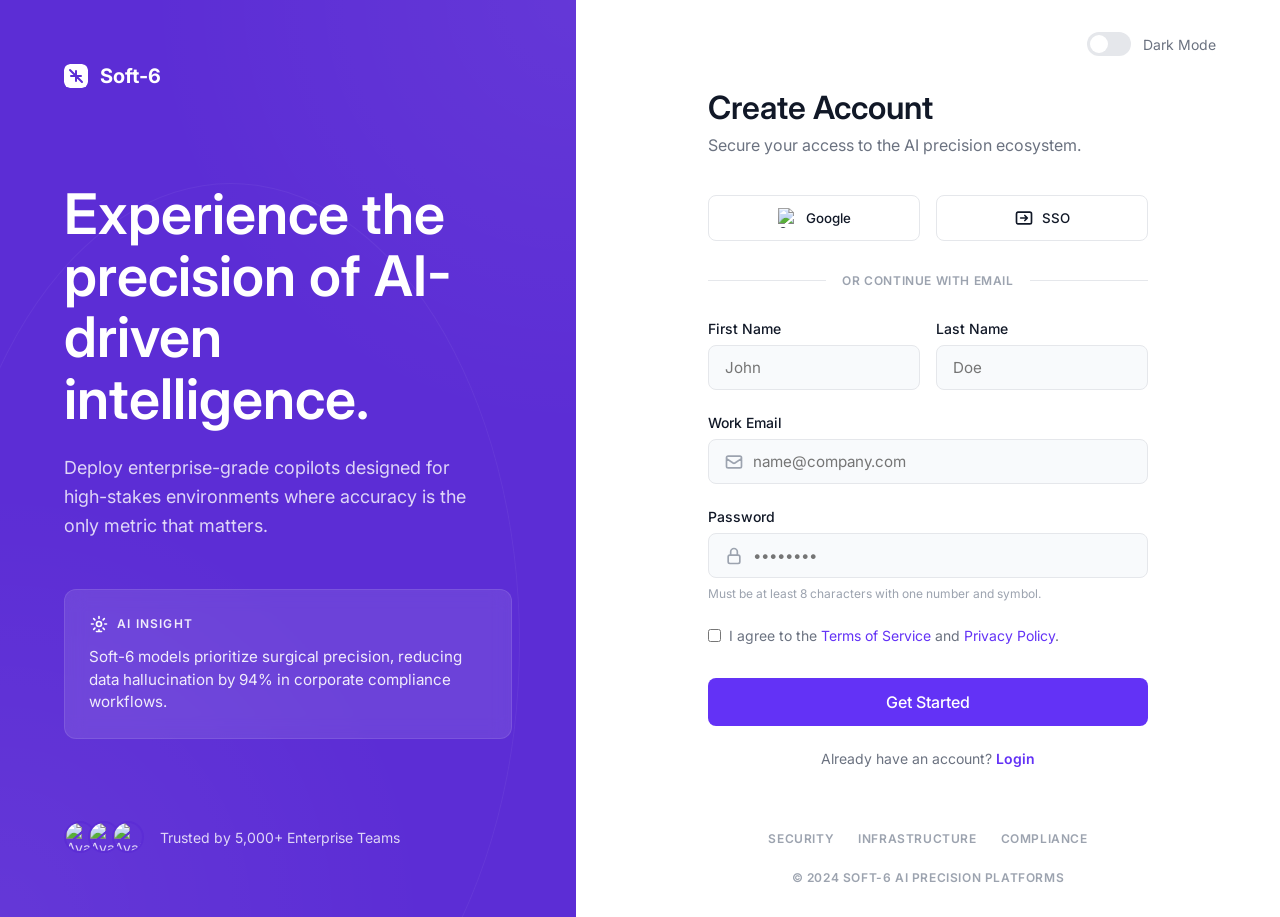
==== auth-ui-2/index.html @ 3ad5cafc "authentication frontend UI v2" ====
<!DOCTYPE html>
<html lang="en">

<head>
    <meta charset="UTF-8">
    <meta name="viewport" content="width=device-width, initial-scale=1.0">
    <title>Soft-6 | Authentication</title>
    <link rel="stylesheet" href="style.css">
    <link href="https://fonts.googleapis.com/css2?family=Inter:wght@300;400;500;600;700&display=swap" rel="stylesheet">
</head>

<body>

    <div class="split-layout">
        <!-- Left Panel -->
        <div class="left-panel">
            <div class="background-graphics"></div>

            <div class="left-content">
                <div class="logo">
                    <svg width="24" height="24" viewBox="0 0 24 24" fill="none" xmlns="http://www.w3.org/2000/svg">
                        <rect width="24" height="24" rx="6" fill="white" />
                        <path d="M7 12H17M12 7V17M6 6L18 18" stroke="#5c2dd5" stroke-width="2" stroke-linecap="round" />
                    </svg>
                    <span>Soft-6</span>
                </div>

                <div class="hero-text">
                    <h1>Experience the<br>precision of AI-<br>driven intelligence.</h1>
                    <p>Deploy enterprise-grade copilots designed for high-stakes environments where accuracy is the only
                        metric that matters.</p>
                </div>

                <div class="ai-insight-card">
                    <div class="card-header">
                        <svg width="20" height="20" viewBox="0 0 24 24" fill="none" xmlns="http://www.w3.org/2000/svg">
                            <path
                                d="M9 21H15M12 15C13.6569 15 15 13.6569 15 12C15 10.3431 13.6569 9 12 9C10.3431 9 9 10.3431 9 12C9 13.6569 10.3431 15 12 15ZM12 3V5M12 19V21M5 12H3M21 12H19M7.05025 7.05025L5.63604 5.63604M18.364 18.364L16.9497 16.9497M7.05025 16.9497L5.63604 18.364M18.364 5.63604L16.9497 7.05025"
                                stroke="white" stroke-width="2" stroke-linecap="round" stroke-linejoin="round" />
                        </svg>
                        <span>AI INSIGHT</span>
                    </div>
                    <p>Soft-6 models prioritize surgical precision, reducing data hallucination by 94% in corporate
                        compliance workflows.</p>
                </div>
            </div>

            <div class="left-footer">
                <div class="avatars">
                    <img src="https://i.pravatar.cc/100?img=11" alt="Avatar">
                    <img src="https://i.pravatar.cc/100?img=12" alt="Avatar">
                    <img src="https://i.pravatar.cc/100?img=13" alt="Avatar">
                </div>
                <span>Trusted by 5,000+ Enterprise Teams</span>
            </div>
        </div>

        <!-- Right Panel -->
        <div class="right-panel">
            <div class="theme-toggle">
                <label class="switch">
                    <input type="checkbox" id="theme-switch">
                    <span class="slider round"></span>
                </label>
                <span id="theme-label">Dark Mode</span>
            </div>

            <div class="right-content">
                <!-- SIGNUP VIEW -->
                <div class="form-container signup-view">
                    <div class="form-header">
                        <h2>Create Account</h2>
                        <p>Secure your access to the AI precision ecosystem.</p>
                    </div>

                    <div class="social-login">
                        <button class="social-btn">
                            <img src="https://www.svgrepo.com/show/475656/google-color.svg" alt="Google">
                            Google
                        </button>
                        <button class="social-btn">
                            <svg width="20" height="20" viewBox="0 0 24 24" fill="none"
                                xmlns="http://www.w3.org/2000/svg">
                                <rect x="3" y="5" width="18" height="14" rx="2" stroke="currentColor"
                                    stroke-width="2" />
                                <path d="M8 12H16M16 12L13 9M16 12L13 15" stroke="currentColor" stroke-width="2"
                                    stroke-linecap="round" stroke-linejoin="round" />
                            </svg>
                            SSO
                        </button>
                    </div>

                    <div class="divider">
                        <span>OR CONTINUE WITH EMAIL</span>
                    </div>

                    <form class="signup-form">
                        <div class="form-row">
                            <div class="form-group">
                                <label>First Name</label>
                                <input type="text" placeholder="John">
                            </div>
                            <div class="form-group">
                                <label>Last Name</label>
                                <input type="text" placeholder="Doe">
                            </div>
                        </div>

                        <div class="form-group">
                            <label>Work Email</label>
                            <div class="input-with-icon">
                                <svg width="20" height="20" viewBox="0 0 24 24" fill="none"
                                    xmlns="http://www.w3.org/2000/svg">
                                    <path
                                        d="M3 8L10.8906 13.2604C11.5624 13.7083 12.4376 13.7083 13.1094 13.2604L21 8M5 19H19C20.1046 19 21 18.1046 21 17V7C21 5.89543 20.1046 5 19 5H5C3.89543 5 3 5.89543 3 7V17C3 18.1046 3.89543 19 5 19Z"
                                        stroke="currentColor" stroke-width="2" stroke-linecap="round"
                                        stroke-linejoin="round" />
                                </svg>
                                <input type="email" placeholder="name@company.com">
                            </div>
                        </div>

                        <div class="form-group">
                            <label>Password</label>
                            <div class="input-with-icon">
                                <svg width="20" height="20" viewBox="0 0 24 24" fill="none"
                                    xmlns="http://www.w3.org/2000/svg">
                                    <rect x="5" y="11" width="14" height="10" rx="2" stroke="currentColor"
                                        stroke-width="2" />
                                    <path d="M8 11V7C8 4.79086 9.79086 3 12 3C14.2091 3 16 4.79086 16 7V11"
                                        stroke="currentColor" stroke-width="2" stroke-linecap="round" />
                                </svg>
                                <input type="password" placeholder="••••••••">
                            </div>
                            <span class="helper-text">Must be at least 8 characters with one number and symbol.</span>
                        </div>

                        <div class="checkbox-group">
                            <input type="checkbox" id="terms">
                            <label for="terms">I agree to the <a href="#">Terms of Service</a> and <a href="#">Privacy
                                    Policy</a>.</label>
                        </div>

                        <button type="button" class="submit-btn">Get Started</button>
                    </form>

                    <div class="login-link">
                        Already have an account? <a href="#" id="show-login">Login</a>
                    </div>
                </div>

                <!-- LOGIN VIEW -->
                <div class="form-container login-view">
                    <div class="form-header">
                        <h2>Welcome Back</h2>
                        <p>Log in to access the AI precision ecosystem.</p>
                    </div>

                    <div class="social-login">
                        <button class="social-btn">
                            <img src="https://www.svgrepo.com/show/475656/google-color.svg" alt="Google">
                            Google
                        </button>
                        <button class="social-btn">
                            <svg width="20" height="20" viewBox="0 0 24 24" fill="none"
                                xmlns="http://www.w3.org/2000/svg">
                                <rect x="3" y="5" width="18" height="14" rx="2" stroke="currentColor"
                                    stroke-width="2" />
                                <path d="M8 12H16M16 12L13 9M16 12L13 15" stroke="currentColor" stroke-width="2"
                                    stroke-linecap="round" stroke-linejoin="round" />
                            </svg>
                            SSO
                        </button>
                    </div>

                    <div class="divider">
                        <span>OR CONTINUE WITH EMAIL</span>
                    </div>

                    <form class="login-form">
                        <div class="form-group">
                            <label>Work Email</label>
                            <div class="input-with-icon">
                                <svg width="20" height="20" viewBox="0 0 24 24" fill="none"
                                    xmlns="http://www.w3.org/2000/svg">
                                    <path
                                        d="M3 8L10.8906 13.2604C11.5624 13.7083 12.4376 13.7083 13.1094 13.2604L21 8M5 19H19C20.1046 19 21 18.1046 21 17V7C21 5.89543 20.1046 5 19 5H5C3.89543 5 3 5.89543 3 7V17C3 18.1046 3.89543 19 5 19Z"
                                        stroke="currentColor" stroke-width="2" stroke-linecap="round"
                                        stroke-linejoin="round" />
                                </svg>
                                <input type="email" placeholder="name@company.com">
                            </div>
                        </div>

                        <div class="form-group">
                            <label>Password</label>
                            <div class="input-with-icon">
                                <svg width="20" height="20" viewBox="0 0 24 24" fill="none"
                                    xmlns="http://www.w3.org/2000/svg">
                                    <rect x="5" y="11" width="14" height="10" rx="2" stroke="currentColor"
                                        stroke-width="2" />
                                    <path d="M8 11V7C8 4.79086 9.79086 3 12 3C14.2091 3 16 4.79086 16 7V11"
                                        stroke="currentColor" stroke-width="2" stroke-linecap="round" />
                                </svg>
                                <input type="password" placeholder="••••••••">
                            </div>
                        </div>

                        <div class="checkbox-group" style="justify-content: space-between;">
                            <div style="display: flex; gap: 0.5rem;">
                                <input type="checkbox" id="remember">
                                <label for="remember">Remember me</label>
                            </div>
                            <a href="#" style="font-size: 0.875rem;">Forgot Password?</a>
                        </div>

                        <button type="button" class="submit-btn">Login</button>
                    </form>

                    <div class="login-link">
                        Don't have an account? <a href="#" id="show-signup">Create Account</a>
                    </div>
                </div>
            </div>

            <div class="right-footer">
                <a href="#">SECURITY</a>
                <a href="#">INFRASTRUCTURE</a>
                <a href="#">COMPLIANCE</a>
                <span>© 2024 SOFT-6 AI PRECISION PLATFORMS</span>
            </div>
        </div>
    </div>
    <script src="script.js"></script>
</body>

</html>
---- auth-ui-2/style.css ----
:root {
    /* Light Mode Variables */
    --bg-primary: #ffffff;
    --bg-secondary: #f4f7fc;
    --text-primary: #111827;
    --text-secondary: #6b7280;
    --text-tertiary: #9ca3af;
    --border-color: #e5e7eb;
    --primary-color: #6332f6;
    --primary-hover: #5028c6;
    --input-bg: #f8fafc;
    --left-bg: #5c2dd5;
}

body.dark-mode {
    /* Dark Mode Variables */
    --bg-primary: #111827;
    --bg-secondary: #1f2937;
    --text-primary: #f9fafb;
    --text-secondary: #9ca3af;
    --text-tertiary: #6b7280;
    --border-color: #374151;
    --input-bg: #1f2937;
    --left-bg: #4a21b3;
    /* Slightly darker left panel in dark mode */
}

* {
    margin: 0;
    padding: 0;
    box-sizing: border-box;
    font-family: 'Inter', sans-serif;
}

body {
    background-color: var(--bg-primary);
    color: var(--text-primary);
    transition: background-color 0.3s ease, color 0.3s ease;
}

.split-layout {
    display: flex;
    min-height: 100vh;
}

/* --- Left Panel --- */
.left-panel {
    flex: 1;
    background-color: var(--left-bg);
    color: white;
    padding: 4rem;
    display: flex;
    flex-direction: column;
    justify-content: space-between;
    position: relative;
    overflow: hidden;
    max-width: 45%;
}

.background-graphics {
    position: absolute;
    top: 0;
    left: 0;
    width: 100%;
    height: 100%;
    background-image:
        radial-gradient(circle at top right, rgba(255, 255, 255, 0.05) 0%, transparent 40%),
        radial-gradient(circle at bottom left, rgba(255, 255, 255, 0.05) 0%, transparent 40%);
    pointer-events: none;
    z-index: 0;
}

.left-panel::after {
    content: '';
    position: absolute;
    width: 150%;
    height: 150%;
    top: -25%;
    left: -25%;
    border: 1px solid rgba(255, 255, 255, 0.05);
    border-radius: 50%;
    z-index: 0;
}

.left-panel::before {
    content: '';
    position: absolute;
    width: 100%;
    height: 100%;
    top: 20%;
    left: -10%;
    border: 1px solid rgba(255, 255, 255, 0.05);
    border-radius: 50%;
    z-index: 0;
}

.left-content {
    position: relative;
    z-index: 1;
}

.logo {
    display: flex;
    align-items: center;
    gap: 0.75rem;
    font-weight: 700;
    font-size: 1.25rem;
    margin-bottom: 6rem;
}

.logo svg {
    border-radius: 6px;
}

.hero-text h1 {
    font-size: 3.5rem;
    line-height: 1.1;
    font-weight: 600;
    margin-bottom: 1.5rem;
}

.hero-text p {
    font-size: 1.125rem;
    line-height: 1.6;
    color: rgba(255, 255, 255, 0.8);
    margin-bottom: 3rem;
    max-width: 90%;
}

.ai-insight-card {
    background: rgba(255, 255, 255, 0.1);
    border: 1px solid rgba(255, 255, 255, 0.1);
    border-radius: 12px;
    padding: 1.5rem;
    backdrop-filter: blur(10px);
}

.card-header {
    display: flex;
    align-items: center;
    gap: 0.5rem;
    font-size: 0.75rem;
    font-weight: 600;
    letter-spacing: 0.1em;
    margin-bottom: 0.75rem;
    color: rgba(255, 255, 255, 0.9);
}

.ai-insight-card p {
    font-size: 0.95rem;
    line-height: 1.5;
    color: rgba(255, 255, 255, 0.9);
}

.left-footer {
    display: flex;
    align-items: center;
    gap: 1rem;
    font-size: 0.875rem;
    color: rgba(255, 255, 255, 0.8);
    position: relative;
    z-index: 1;
}

.avatars {
    display: flex;
}

.avatars img {
    width: 32px;
    height: 32px;
    border-radius: 50%;
    border: 2px solid var(--left-bg);
    margin-left: -8px;
}

.avatars img:first-child {
    margin-left: 0;
}

/* --- Right Panel --- */
.right-panel {
    flex: 1.2;
    padding: 2rem 4rem;
    display: flex;
    flex-direction: column;
    position: relative;
    overflow-y: auto;
}

.theme-toggle {
    align-self: flex-end;
    display: flex;
    align-items: center;
    gap: 0.75rem;
    font-size: 0.875rem;
    color: var(--text-secondary);
}

.switch {
    position: relative;
    display: inline-block;
    width: 44px;
    height: 24px;
}

.switch input {
    opacity: 0;
    width: 0;
    height: 0;
}

.slider {
    position: absolute;
    cursor: pointer;
    top: 0;
    left: 0;
    right: 0;
    bottom: 0;
    background-color: var(--border-color);
    transition: .4s;
}

.slider:before {
    position: absolute;
    content: "";
    height: 18px;
    width: 18px;
    left: 3px;
    bottom: 3px;
    background-color: white;
    transition: .4s;
    border-radius: 50%;
}

input:checked+.slider {
    background-color: var(--primary-color);
}

input:checked+.slider:before {
    transform: translateX(20px);
}

.slider.round {
    border-radius: 34px;
}

.right-content {
    flex: 1;
    display: flex;
    flex-direction: column;
    justify-content: center;
    max-width: 440px;
    width: 100%;
    margin: 0 auto;
    padding: 2rem 0;
}

.form-header {
    margin-bottom: 2.5rem;
}

.form-header h2 {
    font-size: 2rem;
    font-weight: 600;
    margin-bottom: 0.5rem;
    color: var(--text-primary);
}

.form-header p {
    color: var(--text-secondary);
}

.social-login {
    display: flex;
    gap: 1rem;
    margin-bottom: 2rem;
}

.social-btn {
    flex: 1;
    display: flex;
    align-items: center;
    justify-content: center;
    gap: 0.5rem;
    padding: 0.75rem;
    border: 1px solid var(--border-color);
    border-radius: 8px;
    background-color: transparent;
    color: var(--text-primary);
    font-weight: 500;
    cursor: pointer;
    transition: all 0.2s;
}

.social-btn:hover {
    background-color: var(--bg-secondary);
}

.social-btn img,
.social-btn svg {
    width: 20px;
    height: 20px;
}

.divider {
    display: flex;
    align-items: center;
    text-align: center;
    margin-bottom: 2rem;
}

.divider::before,
.divider::after {
    content: '';
    flex: 1;
    border-bottom: 1px solid var(--border-color);
}

.divider span {
    padding: 0 1rem;
    color: var(--text-tertiary);
    font-size: 0.75rem;
    font-weight: 600;
    letter-spacing: 0.05em;
}

.form-row {
    display: flex;
    gap: 1rem;
}

.form-group {
    margin-bottom: 1.5rem;
    flex: 1;
}

.form-group label {
    display: block;
    font-size: 0.875rem;
    font-weight: 500;
    margin-bottom: 0.5rem;
    color: var(--text-primary);
}

.form-group input[type="text"],
.form-group input[type="email"],
.form-group input[type="password"] {
    width: 100%;
    padding: 0.75rem 1rem;
    border: 1px solid var(--border-color);
    border-radius: 8px;
    background-color: var(--input-bg);
    color: var(--text-primary);
    font-size: 0.95rem;
    transition: all 0.2s;
}

.form-group input:focus {
    outline: none;
    border-color: var(--primary-color);
    box-shadow: 0 0 0 3px rgba(99, 50, 246, 0.1);
}

.input-with-icon {
    position: relative;
    display: flex;
    align-items: center;
}

.input-with-icon svg {
    position: absolute;
    left: 1rem;
    color: var(--text-tertiary);
}

.input-with-icon input {
    padding-left: 2.75rem !important;
}

.helper-text {
    display: block;
    margin-top: 0.5rem;
    font-size: 0.75rem;
    color: var(--text-tertiary);
}

.checkbox-group {
    display: flex;
    align-items: flex-start;
    gap: 0.5rem;
    margin-bottom: 2rem;
}

.checkbox-group input {
    margin-top: 0.25rem;
    accent-color: var(--primary-color);
}

.checkbox-group label {
    font-size: 0.875rem;
    color: var(--text-secondary);
    line-height: 1.5;
}

.checkbox-group a {
    color: var(--primary-color);
    text-decoration: none;
}

.checkbox-group a:hover {
    text-decoration: underline;
}

.submit-btn {
    width: 100%;
    padding: 0.875rem;
    background-color: var(--primary-color);
    color: white;
    border: none;
    border-radius: 8px;
    font-size: 1rem;
    font-weight: 500;
    cursor: pointer;
    transition: background-color 0.2s;
    margin-bottom: 1.5rem;
}

.submit-btn:hover {
    background-color: var(--primary-hover);
}

.login-link {
    text-align: center;
    font-size: 0.875rem;
    color: var(--text-secondary);
}

.login-link a,
.login-link label {
    color: var(--primary-color);
    text-decoration: none;
    font-weight: 600;
    cursor: pointer;
}

.login-link a:hover,
.login-link label:hover {
    text-decoration: underline;
}

.hidden {
    display: none !important;
}

.right-footer {
    display: flex;
    flex-wrap: wrap;
    gap: 1.5rem;
    font-size: 0.75rem;
    font-weight: 600;
    letter-spacing: 0.05em;
    color: var(--text-tertiary);
    justify-content: center;
    margin-top: 2rem;
}

.right-footer a {
    color: inherit;
    text-decoration: none;
    transition: color 0.2s;
}

.right-footer a:hover {
    color: var(--text-secondary);
}

/* Responsive Design */
@media (max-width: 1024px) {
    .split-layout {
        flex-direction: column;
    }

    .left-panel {
        max-width: 100%;
        padding: 3rem 2rem;
        min-height: 60vh;
    }

    .right-panel {
        padding: 2rem;
    }
}

@media (max-width: 640px) {
    .form-row {
        flex-direction: column;
        gap: 0;
    }
}
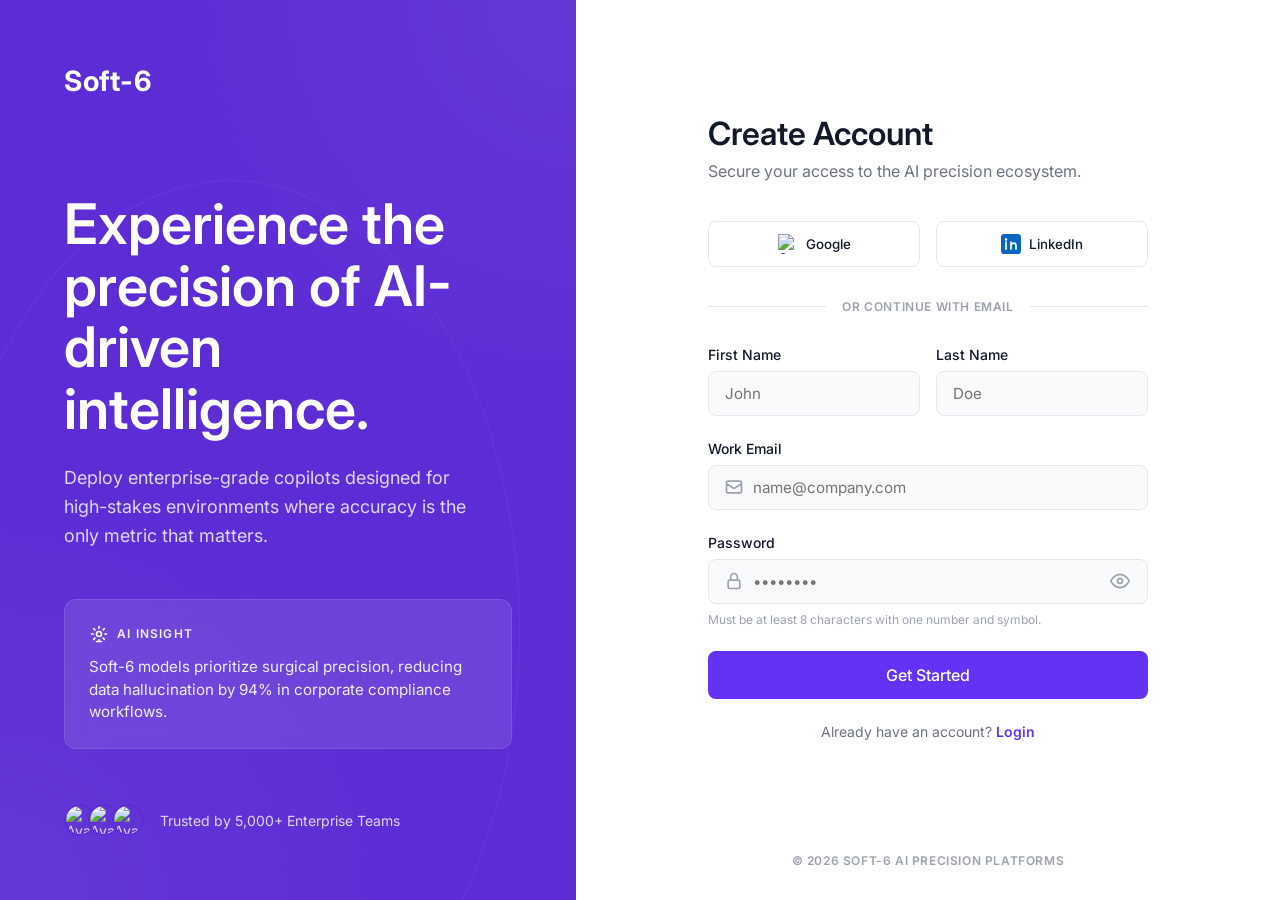
==== commit efcc2140: "Toast / alert system added, Field-level validation errors added, Terms & Conditions removed, Footer " ====
--- a/auth-ui-2/index.html
+++ b/auth-ui-2/index.html
@@ -4,12 +4,15 @@
 <head>
     <meta charset="UTF-8">
     <meta name="viewport" content="width=device-width, initial-scale=1.0">
-    <title>Soft-6 | Authentication</title>
+    <title>Soft-6 | Authentication Page</title>
     <link rel="stylesheet" href="style.css">
     <link href="https://fonts.googleapis.com/css2?family=Inter:wght@300;400;500;600;700&display=swap" rel="stylesheet">
 </head>
 
 <body>
+
+    <!-- Toast Notification -->
+    <div id="toast-container" class="toast-container"></div>
 
     <div class="split-layout">
         <!-- Left Panel -->
@@ -18,10 +21,6 @@
 
             <div class="left-content">
                 <div class="logo">
-                    <svg width="24" height="24" viewBox="0 0 24 24" fill="none" xmlns="http://www.w3.org/2000/svg">
-                        <rect width="24" height="24" rx="6" fill="white" />
-                        <path d="M7 12H17M12 7V17M6 6L18 18" stroke="#5c2dd5" stroke-width="2" stroke-linecap="round" />
-                    </svg>
                     <span>Soft-6</span>
                 </div>
 
@@ -57,13 +56,6 @@
 
         <!-- Right Panel -->
         <div class="right-panel">
-            <div class="theme-toggle">
-                <label class="switch">
-                    <input type="checkbox" id="theme-switch">
-                    <span class="slider round"></span>
-                </label>
-                <span id="theme-label">Dark Mode</span>
-            </div>
 
             <div class="right-content">
                 <!-- SIGNUP VIEW -->
@@ -74,19 +66,22 @@
                     </div>
 
                     <div class="social-login">
-                        <button class="social-btn">
+                        <button class="social-btn" id="signup-google-btn">
                             <img src="https://www.svgrepo.com/show/475656/google-color.svg" alt="Google">
                             Google
                         </button>
-                        <button class="social-btn">
+                        <button class="social-btn" id="signup-linkedin-btn">
+                            <!-- LinkedIn Icon -->
                             <svg width="20" height="20" viewBox="0 0 24 24" fill="none"
                                 xmlns="http://www.w3.org/2000/svg">
-                                <rect x="3" y="5" width="18" height="14" rx="2" stroke="currentColor"
-                                    stroke-width="2" />
-                                <path d="M8 12H16M16 12L13 9M16 12L13 15" stroke="currentColor" stroke-width="2"
-                                    stroke-linecap="round" stroke-linejoin="round" />
+                                <rect width="24" height="24" rx="4" fill="#0A66C2" />
+                                <path d="M7 9H5V19H7V9Z" fill="white" />
+                                <circle cx="6" cy="6.5" r="1.5" fill="white" />
+                                <path
+                                    d="M19 13.5C19 11.6 17.6 10 15.5 10C14.3 10 13.4 10.6 13 11.2V9H11V19H13V14C13 12.9 13.9 12 15 12C16.1 12 17 12.9 17 14V19H19V13.5Z"
+                                    fill="white" />
                             </svg>
-                            SSO
+                            LinkedIn
                         </button>
                     </div>
 
@@ -94,15 +89,15 @@
                         <span>OR CONTINUE WITH EMAIL</span>
                     </div>
 
-                    <form class="signup-form">
+                    <form class="signup-form" id="signup-form" novalidate>
                         <div class="form-row">
                             <div class="form-group">
                                 <label>First Name</label>
-                                <input type="text" placeholder="John">
+                                <input type="text" id="signup-firstname" placeholder="John">
                             </div>
                             <div class="form-group">
                                 <label>Last Name</label>
-                                <input type="text" placeholder="Doe">
+                                <input type="text" id="signup-lastname" placeholder="Doe">
                             </div>
                         </div>
 
@@ -116,13 +111,14 @@
                                         stroke="currentColor" stroke-width="2" stroke-linecap="round"
                                         stroke-linejoin="round" />
                                 </svg>
-                                <input type="email" placeholder="name@company.com">
-                            </div>
+                                <input type="email" id="signup-email" placeholder="name@company.com">
+                            </div>
+                            <span class="field-error" id="signup-email-error"></span>
                         </div>
 
                         <div class="form-group">
                             <label>Password</label>
-                            <div class="input-with-icon">
+                            <div class="input-with-icon password-field">
                                 <svg width="20" height="20" viewBox="0 0 24 24" fill="none"
                                     xmlns="http://www.w3.org/2000/svg">
                                     <rect x="5" y="11" width="14" height="10" rx="2" stroke="currentColor"
@@ -130,18 +126,33 @@
                                     <path d="M8 11V7C8 4.79086 9.79086 3 12 3C14.2091 3 16 4.79086 16 7V11"
                                         stroke="currentColor" stroke-width="2" stroke-linecap="round" />
                                 </svg>
-                                <input type="password" placeholder="••••••••">
+                                <input type="password" id="signup-password" placeholder="••••••••">
+                                <button type="button" class="toggle-password" aria-label="Toggle password visibility">
+                                    <!-- Eye icon (show) -->
+                                    <svg class="eye-icon eye-open" width="20" height="20" viewBox="0 0 24 24"
+                                        fill="none" xmlns="http://www.w3.org/2000/svg">
+                                        <path d="M1 12C1 12 5 4 12 4C19 4 23 12 23 12C23 12 19 20 12 20C5 20 1 12 1 12Z"
+                                            stroke="currentColor" stroke-width="2" stroke-linecap="round"
+                                            stroke-linejoin="round" />
+                                        <circle cx="12" cy="12" r="3" stroke="currentColor" stroke-width="2" />
+                                    </svg>
+                                    <!-- Eye-off icon (hide) -->
+                                    <svg class="eye-icon eye-off hidden" width="20" height="20" viewBox="0 0 24 24"
+                                        fill="none" xmlns="http://www.w3.org/2000/svg">
+                                        <path
+                                            d="M17.94 17.94A10.07 10.07 0 0112 20C5 20 1 12 1 12A18.45 18.45 0 015.06 5.06M9.9 4.24A9.12 9.12 0 0112 4C19 4 23 12 23 12A18.5 18.5 0 0120.71 15.68M14.12 14.12A3 3 0 119.88 9.88"
+                                            stroke="currentColor" stroke-width="2" stroke-linecap="round"
+                                            stroke-linejoin="round" />
+                                        <line x1="1" y1="1" x2="23" y2="23" stroke="currentColor" stroke-width="2"
+                                            stroke-linecap="round" />
+                                    </svg>
+                                </button>
                             </div>
                             <span class="helper-text">Must be at least 8 characters with one number and symbol.</span>
-                        </div>
-
-                        <div class="checkbox-group">
-                            <input type="checkbox" id="terms">
-                            <label for="terms">I agree to the <a href="#">Terms of Service</a> and <a href="#">Privacy
-                                    Policy</a>.</label>
-                        </div>
-
-                        <button type="button" class="submit-btn">Get Started</button>
+                            <span class="field-error" id="signup-password-error"></span>
+                        </div>
+
+                        <button type="submit" class="submit-btn" id="signup-submit-btn">Get Started</button>
                     </form>
 
                     <div class="login-link">
@@ -157,19 +168,22 @@
                     </div>
 
                     <div class="social-login">
-                        <button class="social-btn">
+                        <button class="social-btn" id="login-google-btn">
                             <img src="https://www.svgrepo.com/show/475656/google-color.svg" alt="Google">
                             Google
                         </button>
-                        <button class="social-btn">
+                        <button class="social-btn" id="login-linkedin-btn">
+                            <!-- LinkedIn Icon -->
                             <svg width="20" height="20" viewBox="0 0 24 24" fill="none"
                                 xmlns="http://www.w3.org/2000/svg">
-                                <rect x="3" y="5" width="18" height="14" rx="2" stroke="currentColor"
-                                    stroke-width="2" />
-                                <path d="M8 12H16M16 12L13 9M16 12L13 15" stroke="currentColor" stroke-width="2"
-                                    stroke-linecap="round" stroke-linejoin="round" />
+                                <rect width="24" height="24" rx="4" fill="#0A66C2" />
+                                <path d="M7 9H5V19H7V9Z" fill="white" />
+                                <circle cx="6" cy="6.5" r="1.5" fill="white" />
+                                <path
+                                    d="M19 13.5C19 11.6 17.6 10 15.5 10C14.3 10 13.4 10.6 13 11.2V9H11V19H13V14C13 12.9 13.9 12 15 12C16.1 12 17 12.9 17 14V19H19V13.5Z"
+                                    fill="white" />
                             </svg>
-                            SSO
+                            LinkedIn
                         </button>
                     </div>
 
@@ -177,7 +191,7 @@
                         <span>OR CONTINUE WITH EMAIL</span>
                     </div>
 
-                    <form class="login-form">
+                    <form class="login-form" id="login-form" novalidate>
                         <div class="form-group">
                             <label>Work Email</label>
                             <div class="input-with-icon">
@@ -188,13 +202,14 @@
                                         stroke="currentColor" stroke-width="2" stroke-linecap="round"
                                         stroke-linejoin="round" />
                                 </svg>
-                                <input type="email" placeholder="name@company.com">
-                            </div>
+                                <input type="email" id="login-email" placeholder="name@company.com">
+                            </div>
+                            <span class="field-error" id="login-email-error"></span>
                         </div>
 
                         <div class="form-group">
                             <label>Password</label>
-                            <div class="input-with-icon">
+                            <div class="input-with-icon password-field">
                                 <svg width="20" height="20" viewBox="0 0 24 24" fill="none"
                                     xmlns="http://www.w3.org/2000/svg">
                                     <rect x="5" y="11" width="14" height="10" rx="2" stroke="currentColor"
@@ -202,8 +217,29 @@
                                     <path d="M8 11V7C8 4.79086 9.79086 3 12 3C14.2091 3 16 4.79086 16 7V11"
                                         stroke="currentColor" stroke-width="2" stroke-linecap="round" />
                                 </svg>
-                                <input type="password" placeholder="••••••••">
-                            </div>
+                                <input type="password" id="login-password" placeholder="••••••••">
+                                <button type="button" class="toggle-password" aria-label="Toggle password visibility">
+                                    <!-- Eye icon (show) -->
+                                    <svg class="eye-icon eye-open" width="20" height="20" viewBox="0 0 24 24"
+                                        fill="none" xmlns="http://www.w3.org/2000/svg">
+                                        <path d="M1 12C1 12 5 4 12 4C19 4 23 12 23 12C23 12 19 20 12 20C5 20 1 12 1 12Z"
+                                            stroke="currentColor" stroke-width="2" stroke-linecap="round"
+                                            stroke-linejoin="round" />
+                                        <circle cx="12" cy="12" r="3" stroke="currentColor" stroke-width="2" />
+                                    </svg>
+                                    <!-- Eye-off icon (hide) -->
+                                    <svg class="eye-icon eye-off hidden" width="20" height="20" viewBox="0 0 24 24"
+                                        fill="none" xmlns="http://www.w3.org/2000/svg">
+                                        <path
+                                            d="M17.94 17.94A10.07 10.07 0 0112 20C5 20 1 12 1 12A18.45 18.45 0 015.06 5.06M9.9 4.24A9.12 9.12 0 0112 4C19 4 23 12 23 12A18.5 18.5 0 0120.71 15.68M14.12 14.12A3 3 0 119.88 9.88"
+                                            stroke="currentColor" stroke-width="2" stroke-linecap="round"
+                                            stroke-linejoin="round" />
+                                        <line x1="1" y1="1" x2="23" y2="23" stroke="currentColor" stroke-width="2"
+                                            stroke-linecap="round" />
+                                    </svg>
+                                </button>
+                            </div>
+                            <span class="field-error" id="login-password-error"></span>
                         </div>
 
                         <div class="checkbox-group" style="justify-content: space-between;">
@@ -214,7 +250,7 @@
                             <a href="#" style="font-size: 0.875rem;">Forgot Password?</a>
                         </div>
 
-                        <button type="button" class="submit-btn">Login</button>
+                        <button type="submit" class="submit-btn" id="login-submit-btn">Login</button>
                     </form>
 
                     <div class="login-link">
@@ -224,10 +260,7 @@
             </div>
 
             <div class="right-footer">
-                <a href="#">SECURITY</a>
-                <a href="#">INFRASTRUCTURE</a>
-                <a href="#">COMPLIANCE</a>
-                <span>© 2024 SOFT-6 AI PRECISION PLATFORMS</span>
+                <span>© 2026 SOFT-6 AI PRECISION PLATFORMS</span>
             </div>
         </div>
     </div>
--- a/auth-ui-2/style.css
+++ b/auth-ui-2/style.css
@@ -1,5 +1,4 @@
 :root {
-    /* Light Mode Variables */
     --bg-primary: #ffffff;
     --bg-secondary: #f4f7fc;
     --text-primary: #111827;
@@ -10,19 +9,10 @@
     --primary-hover: #5028c6;
     --input-bg: #f8fafc;
     --left-bg: #5c2dd5;
-}
-
-body.dark-mode {
-    /* Dark Mode Variables */
-    --bg-primary: #111827;
-    --bg-secondary: #1f2937;
-    --text-primary: #f9fafb;
-    --text-secondary: #9ca3af;
-    --text-tertiary: #6b7280;
-    --border-color: #374151;
-    --input-bg: #1f2937;
-    --left-bg: #4a21b3;
-    /* Slightly darker left panel in dark mode */
+    --error-color: #ef4444;
+    --error-bg: #fef2f2;
+    --success-color: #22c55e;
+    --success-bg: #f0fdf4;
 }
 
 * {
@@ -35,9 +25,149 @@
 body {
     background-color: var(--bg-primary);
     color: var(--text-primary);
-    transition: background-color 0.3s ease, color 0.3s ease;
-}
-
+}
+
+/* ========================
+   TOAST NOTIFICATIONS
+======================== */
+.toast-container {
+    position: fixed;
+    top: 1.5rem;
+    right: 1.5rem;
+    z-index: 9999;
+    display: flex;
+    flex-direction: column;
+    gap: 0.75rem;
+    max-width: 360px;
+    width: 100%;
+}
+
+.toast {
+    display: flex;
+    align-items: flex-start;
+    gap: 0.75rem;
+    padding: 1rem 1.25rem;
+    border-radius: 12px;
+    box-shadow: 0 8px 30px rgba(0, 0, 0, 0.12), 0 2px 8px rgba(0, 0, 0, 0.08);
+    backdrop-filter: blur(12px);
+    border: 1px solid transparent;
+    animation: toastSlideIn 0.35s cubic-bezier(0.34, 1.56, 0.64, 1) forwards;
+    position: relative;
+    overflow: hidden;
+}
+
+.toast::before {
+    content: '';
+    position: absolute;
+    left: 0;
+    top: 0;
+    bottom: 0;
+    width: 4px;
+    border-radius: 12px 0 0 12px;
+}
+
+.toast.success {
+    background: var(--success-bg);
+    border-color: rgba(34, 197, 94, 0.2);
+    color: #166534;
+}
+
+.toast.success::before {
+    background: var(--success-color);
+}
+
+.toast.error {
+    background: var(--error-bg);
+    border-color: rgba(239, 68, 68, 0.2);
+    color: #991b1b;
+}
+
+.toast.error::before {
+    background: var(--error-color);
+}
+
+.toast.info {
+    background: #eff6ff;
+    border-color: rgba(99, 50, 246, 0.2);
+    color: #1e40af;
+}
+
+.toast.info::before {
+    background: var(--primary-color);
+}
+
+.toast-icon {
+    flex-shrink: 0;
+    width: 20px;
+    height: 20px;
+    margin-top: 1px;
+}
+
+.toast-body {
+    flex: 1;
+}
+
+.toast-title {
+    font-weight: 600;
+    font-size: 0.875rem;
+    margin-bottom: 0.15rem;
+}
+
+.toast-message {
+    font-size: 0.8rem;
+    opacity: 0.85;
+    line-height: 1.4;
+}
+
+.toast-close {
+    background: none;
+    border: none;
+    cursor: pointer;
+    color: inherit;
+    opacity: 0.6;
+    padding: 0;
+    line-height: 1;
+    flex-shrink: 0;
+    transition: opacity 0.2s;
+}
+
+.toast-close:hover {
+    opacity: 1;
+}
+
+.toast.hiding {
+    animation: toastSlideOut 0.3s ease forwards;
+}
+
+@keyframes toastSlideIn {
+    from {
+        opacity: 0;
+        transform: translateX(100%) scale(0.95);
+    }
+    to {
+        opacity: 1;
+        transform: translateX(0) scale(1);
+    }
+}
+
+@keyframes toastSlideOut {
+    from {
+        opacity: 1;
+        transform: translateX(0) scale(1);
+        max-height: 100px;
+    }
+    to {
+        opacity: 0;
+        transform: translateX(60px) scale(0.95);
+        max-height: 0;
+        padding: 0;
+        margin: 0;
+    }
+}
+
+/* ========================
+   LAYOUT
+======================== */
 .split-layout {
     display: flex;
     min-height: 100vh;
@@ -104,7 +234,8 @@
     align-items: center;
     gap: 0.75rem;
     font-weight: 700;
-    font-size: 1.25rem;
+    font-size: 1.75rem;
+    letter-spacing: 0.02em;
     margin-bottom: 6rem;
 }
 
@@ -186,63 +317,6 @@
     flex-direction: column;
     position: relative;
     overflow-y: auto;
-}
-
-.theme-toggle {
-    align-self: flex-end;
-    display: flex;
-    align-items: center;
-    gap: 0.75rem;
-    font-size: 0.875rem;
-    color: var(--text-secondary);
-}
-
-.switch {
-    position: relative;
-    display: inline-block;
-    width: 44px;
-    height: 24px;
-}
-
-.switch input {
-    opacity: 0;
-    width: 0;
-    height: 0;
-}
-
-.slider {
-    position: absolute;
-    cursor: pointer;
-    top: 0;
-    left: 0;
-    right: 0;
-    bottom: 0;
-    background-color: var(--border-color);
-    transition: .4s;
-}
-
-.slider:before {
-    position: absolute;
-    content: "";
-    height: 18px;
-    width: 18px;
-    left: 3px;
-    bottom: 3px;
-    background-color: white;
-    transition: .4s;
-    border-radius: 50%;
-}
-
-input:checked+.slider {
-    background-color: var(--primary-color);
-}
-
-input:checked+.slider:before {
-    transform: translateX(20px);
-}
-
-.slider.round {
-    border-radius: 34px;
 }
 
 .right-content {
@@ -362,22 +436,70 @@
     box-shadow: 0 0 0 3px rgba(99, 50, 246, 0.1);
 }
 
+.form-group input.is-invalid {
+    border-color: var(--error-color);
+    box-shadow: 0 0 0 3px rgba(239, 68, 68, 0.1);
+}
+
+/* ========================
+   INPUT WITH ICON
+======================== */
 .input-with-icon {
     position: relative;
     display: flex;
     align-items: center;
 }
 
-.input-with-icon svg {
+.input-with-icon > svg:first-child {
     position: absolute;
     left: 1rem;
     color: var(--text-tertiary);
+    pointer-events: none;
 }
 
 .input-with-icon input {
     padding-left: 2.75rem !important;
 }
 
+/* Password field: extra right padding for toggle button */
+.password-field input {
+    padding-right: 3rem !important;
+}
+
+/* ========================
+   PASSWORD TOGGLE BUTTON
+======================== */
+.toggle-password {
+    position: absolute;
+    right: 0.85rem;
+    background: none;
+    border: none;
+    cursor: pointer;
+    color: var(--text-tertiary);
+    display: flex;
+    align-items: center;
+    justify-content: center;
+    padding: 0.25rem;
+    border-radius: 4px;
+    transition: color 0.2s, background-color 0.2s;
+}
+
+.toggle-password:hover {
+    color: var(--text-secondary);
+    background-color: var(--bg-secondary);
+}
+
+.toggle-password:focus {
+    outline: none;
+}
+
+.eye-icon {
+    display: block;
+}
+
+/* ========================
+   HELPER & ERROR TEXT
+======================== */
 .helper-text {
     display: block;
     margin-top: 0.5rem;
@@ -385,6 +507,28 @@
     color: var(--text-tertiary);
 }
 
+.field-error {
+    display: block;
+    margin-top: 0.35rem;
+    font-size: 0.75rem;
+    color: var(--error-color);
+    font-weight: 500;
+    min-height: 1em;
+    animation: errorFadeIn 0.2s ease forwards;
+}
+
+.field-error:empty {
+    display: none;
+}
+
+@keyframes errorFadeIn {
+    from { opacity: 0; transform: translateY(-4px); }
+    to   { opacity: 1; transform: translateY(0); }
+}
+
+/* ========================
+   CHECKBOX GROUP
+======================== */
 .checkbox-group {
     display: flex;
     align-items: flex-start;
@@ -412,6 +556,9 @@
     text-decoration: underline;
 }
 
+/* ========================
+   SUBMIT BUTTON
+======================== */
 .submit-btn {
     width: 100%;
     padding: 0.875rem;
@@ -422,7 +569,7 @@
     font-size: 1rem;
     font-weight: 500;
     cursor: pointer;
-    transition: background-color 0.2s;
+    transition: background-color 0.2s, transform 0.1s;
     margin-bottom: 1.5rem;
 }
 
@@ -430,6 +577,13 @@
     background-color: var(--primary-hover);
 }
 
+.submit-btn:active {
+    transform: scale(0.99);
+}
+
+/* ========================
+   LINKS
+======================== */
 .login-link {
     text-align: center;
     font-size: 0.875rem;
@@ -453,6 +607,9 @@
     display: none !important;
 }
 
+/* ========================
+   FOOTER
+======================== */
 .right-footer {
     display: flex;
     flex-wrap: wrap;
@@ -465,17 +622,9 @@
     margin-top: 2rem;
 }
 
-.right-footer a {
-    color: inherit;
-    text-decoration: none;
-    transition: color 0.2s;
-}
-
-.right-footer a:hover {
-    color: var(--text-secondary);
-}
-
-/* Responsive Design */
+/* ========================
+   RESPONSIVE
+======================== */
 @media (max-width: 1024px) {
     .split-layout {
         flex-direction: column;
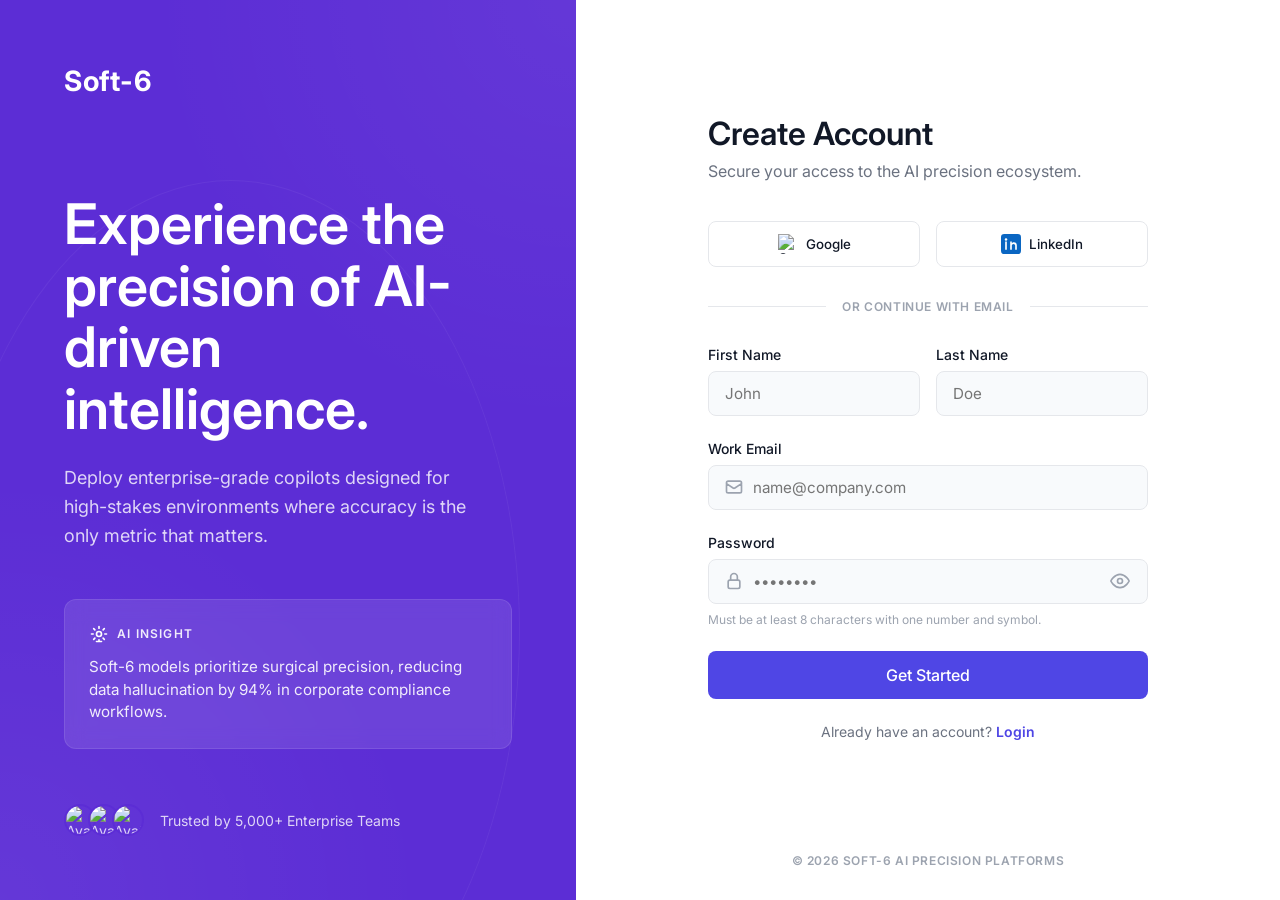
==== commit 777125c2: "update auth-ui-2" ====
--- a/auth-ui-2/index.html
+++ b/auth-ui-2/index.html
@@ -5,6 +5,16 @@
     <meta charset="UTF-8">
     <meta name="viewport" content="width=device-width, initial-scale=1.0">
     <title>Soft-6 | Authentication Page</title>
+    <script>
+      (function() {
+        const savedTheme = localStorage.getItem('soft6-theme') || 'light';
+        const savedPattern = localStorage.getItem('soft6-pattern') || 'none';
+        const savedAccent = localStorage.getItem('soft6-accent') || 'indigo';
+        document.documentElement.setAttribute('data-theme', savedTheme);
+        document.documentElement.setAttribute('data-pattern', savedPattern);
+        document.documentElement.setAttribute('data-accent', savedAccent);
+      })();
+    </script>
     <link rel="stylesheet" href="style.css">
     <link href="https://fonts.googleapis.com/css2?family=Inter:wght@300;400;500;600;700&display=swap" rel="stylesheet">
 </head>
@@ -20,9 +30,9 @@
             <div class="background-graphics"></div>
 
             <div class="left-content">
-                <div class="logo">
+                <a href="../LandingPage/LandingPage.html" class="logo" style="text-decoration: none; color: white;">
                     <span>Soft-6</span>
-                </div>
+                </a>
 
                 <div class="hero-text">
                     <h1>Experience the<br>precision of AI-<br>driven intelligence.</h1>
--- a/auth-ui-2/style.css
+++ b/auth-ui-2/style.css
@@ -646,4 +646,93 @@
         flex-direction: column;
         gap: 0;
     }
+}
+
+/* --- Dynamic Theme & Accent Syncing --- */
+[data-theme="dark"] {
+  --bg-primary: #0d0f1a;
+  --bg-secondary: #161827;
+  --text-primary: #f1f3ff;
+  --text-secondary: #8b92b8;
+  --text-tertiary: #555d82;
+  --border-color: #252840;
+  --input-bg: #1a1c2e;
+  --left-bg: #1e114a;
+}
+[data-theme="amoled"] {
+  --bg-primary: #000000;
+  --bg-secondary: #0a0a0a;
+  --text-primary: #ffffff;
+  --text-secondary: #a3a3a3;
+  --text-tertiary: #666666;
+  --border-color: #1a1a1a;
+  --input-bg: #0d0d0d;
+  --left-bg: #101015;
+}
+
+[data-accent="indigo"] {
+  --primary-color: #4f46e5;
+  --primary-hover: #4338ca;
+}
+[data-theme="dark"][data-accent="indigo"] {
+  --primary-color: #818cf8;
+}
+[data-theme="amoled"][data-accent="indigo"] {
+  --primary-color: #818cf8;
+}
+
+[data-accent="purple"] {
+  --primary-color: #7c3aed;
+  --primary-hover: #6d28d9;
+}
+[data-theme="dark"][data-accent="purple"] {
+  --primary-color: #a78bfa;
+}
+[data-theme="amoled"][data-accent="purple"] {
+  --primary-color: #a78bfa;
+}
+
+[data-accent="teal"] {
+  --primary-color: #0d9488;
+  --primary-hover: #0f766e;
+}
+[data-theme="dark"][data-accent="teal"] {
+  --primary-color: #2dd4bf;
+}
+[data-theme="amoled"][data-accent="teal"] {
+  --primary-color: #2dd4bf;
+}
+
+[data-accent="emerald"] {
+  --primary-color: #059669;
+  --primary-hover: #047857;
+}
+[data-theme="dark"][data-accent="emerald"] {
+  --primary-color: #34d399;
+}
+[data-theme="amoled"][data-accent="emerald"] {
+  --primary-color: #34d399;
+}
+
+/* Background patterns layer */
+body::before {
+  content: '';
+  position: fixed;
+  inset: 0;
+  pointer-events: none;
+  z-index: 0;
+  opacity: 0;
+  transition: opacity 0.3s ease, background-image 0.3s ease;
+}
+[data-pattern="grid"] body::before {
+  background-image: 
+    linear-gradient(var(--border-color) 1px, transparent 1px),
+    linear-gradient(90deg, var(--border-color) 1px, transparent 1px);
+  background-size: 24px 24px;
+  opacity: 0.12;
+}
+[data-pattern="dots"] body::before {
+  background-image: radial-gradient(var(--text-tertiary) 1px, transparent 1px);
+  background-size: 16px 16px;
+  opacity: 0.15;
 }
